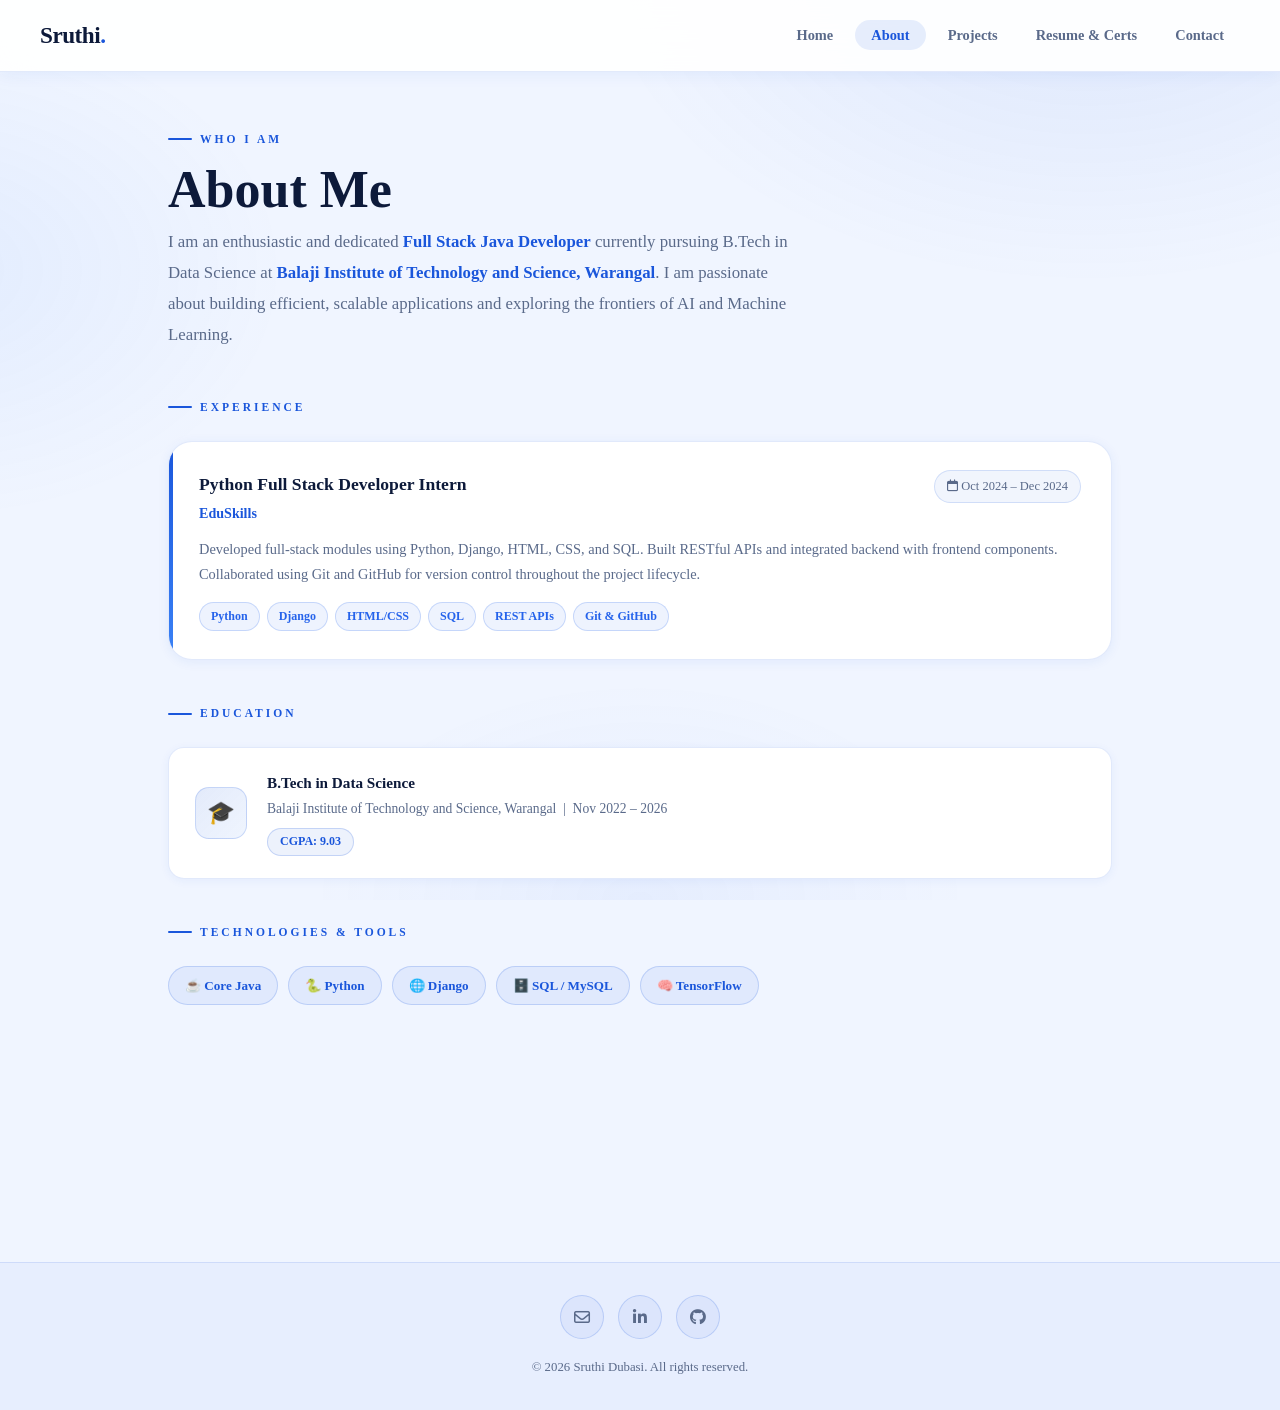
==== about.html @ 43c2ac2a "first commit" ====
<!DOCTYPE html>
<html lang="en">
<head>
  <meta charset="UTF-8"/>
  <link rel="icon" href="data:,">
  <meta name="viewport" content="width=device-width, initial-scale=1.0"/>
  <title>About | Sruthi Dubasi</title>
  <link rel="stylesheet" href="https://cdnjs.cloudflare.com/ajax/libs/font-awesome/6.5.0/css/all.min.css"/>
  <link rel="stylesheet" href="css/style.css"/>
  <link rel="stylesheet" href="css/navbar.css"/>
  <link rel="stylesheet" href="css/about.css"/>
  <link rel="stylesheet" href="css/pages.css"/>
</head>
<body>
<div class="page-wrapper">

  <nav class="navbar">
    <div class="navbar-logo"><a href="index.html">Sruthi<span>.</span></a></div>
    <button class="hamburger" aria-label="Toggle menu"><span></span><span></span><span></span></button>
    <ul class="nav-list">
      <li><a href="index.html"    class="nav-link">Home</a></li>
      <li><a href="about.html"    class="nav-link">About</a></li>
      <li><a href="projects.html" class="nav-link">Projects</a></li>
      <li><a href="resume.html"   class="nav-link">Resume & Certs</a></li>
      <li><a href="contact.html"  class="nav-link">Contact</a></li>
    </ul>
  </nav>

  <main class="page-main">
    <section class="about-section">

      <div class="section-label reveal">Who I Am</div>
      <h1 class="page-title reveal">About Me</h1>
      <p class="about-intro reveal">
        I am an enthusiastic and dedicated <strong>Full Stack Java Developer</strong> currently pursuing
        B.Tech in Data Science at <strong>Balaji Institute of Technology and Science, Warangal</strong>.
        I am passionate about building efficient, scalable applications and exploring the frontiers of
        AI and Machine Learning.
      </p>

      <!-- Experience -->
      <div class="section-label reveal" style="margin-top:44px;">Experience</div>
      <div class="experience-card reveal">
        <div class="exp-header">
          <div>
            <div class="exp-title">Python Full Stack Developer Intern</div>
            <div class="exp-company">EduSkills</div>
          </div>
          <div class="exp-date"><i class="fa-regular fa-calendar"></i> Oct 2024 – Dec 2024</div>
        </div>
        <p class="exp-desc">
          Developed full-stack modules using Python, Django, HTML, CSS, and SQL.
          Built RESTful APIs and integrated backend with frontend components.
          Collaborated using Git and GitHub for version control throughout the project lifecycle.
        </p>
        <div class="exp-tags">
          <span class="exp-tag">Python</span>
          <span class="exp-tag">Django</span>
          <span class="exp-tag">HTML/CSS</span>
          <span class="exp-tag">SQL</span>
          <span class="exp-tag">REST APIs</span>
          <span class="exp-tag">Git & GitHub</span>
        </div>
      </div>

      <!-- Education -->
      <div class="section-label reveal" style="margin-top:44px;">Education</div>
      <div class="education-grid">
        <div class="edu-card reveal">
          <div class="edu-icon">🎓</div>
          <div class="edu-body">
            <h3>B.Tech in Data Science</h3>
            <p>Balaji Institute of Technology and Science, Warangal &nbsp;|&nbsp; Nov 2022 – 2026</p>
            <span class="gpa-badge">CGPA: 9.03</span>
          </div>
        </div>
      </div>

     

      <!-- Technologies -->
      <div class="section-label reveal" style="margin-top:44px;">Technologies & Tools</div>
      <div class="tags-wrap">
        <span class="tech-tag reveal">☕ Core Java</span>
        <span class="tech-tag reveal">🐍 Python</span>
        <span class="tech-tag reveal">🌐 Django</span>
        <span class="tech-tag reveal">🗄️ SQL / MySQL</span>
        <span class="tech-tag reveal">🧠 TensorFlow</span>
        <span class="tech-tag reveal">👁️ OpenCV</span>
        <span class="tech-tag reveal">💬 NLP</span>
        <span class="tech-tag reveal">🤖 Machine Learning</span>
        <span class="tech-tag reveal">📊 Pandas / NumPy</span>
        <span class="tech-tag reveal">🔀 Git & GitHub</span>
      </div>

      <!-- Soft Skills -->
      <div class="section-label reveal" style="margin-top:44px;">Soft Skills</div>
      <div class="tags-wrap">
        <span class="tech-tag reveal">💡 Logical Thinking</span>
        <span class="tech-tag reveal">🔍 Problem Solving</span>
        <span class="tech-tag reveal">🗣️ Communication</span>
        <span class="tech-tag reveal">🤝 Team Collaboration</span>
      </div>

    </section>
  </main>

  <footer class="footer">
    <div class="footer-socials">
      <a href="mailto:dubasisruthi83@gmail.com" class="social-link" target="_blank" rel="noopener"><i class="fa-regular fa-envelope"></i></a>
      <a href="https://www.linkedin.com/in/sruthidubasi/" class="social-link" target="_blank" rel="noopener noreferrer"><i class="fa-brands fa-linkedin-in"></i></a>
      <a href="https://github.com/sruthidubasi" class="social-link" target="_blank" rel="noopener noreferrer"><i class="fa-brands fa-github"></i></a>
    </div>
    <p class="footer-copy">© 2026 Sruthi Dubasi. All rights reserved.</p>
  </footer>

</div>
<script src="js/main.js"></script>
<script src="js/about.js"></script>
</body>
</html>
---- css/style.css ----
/* =============================================
   GLOBAL STYLES - style.css
   Sruthi Dubasi Portfolio - Blue & White Theme
   ============================================= */

:root {
  --bg:        #f0f5ff;
  --bg2:       #e6eeff;
  --card:      #ffffff;
  --muted:     #5a6a8a;
  --text:      #0d1a3a;
  --accent:    #1a56db;
  --accent2:   #2563eb;
  --accent3:   #3b82f6;
  --glow:      rgba(26, 86, 219, 0.18);
  --glow2:     rgba(37, 99, 235, 0.12);
  --border:    rgba(26, 86, 219, 0.13);
  --border-h:  rgba(26, 86, 219, 0.45);
  --glass:     rgba(255, 255, 255, 0.88);
  --radius:    16px;
  --radius-lg: 24px;
  --font-display: 'Times New Roman', Times, serif;
  --font-body:    'Times New Roman', Times, serif;
}

*, *::before, *::after { box-sizing: border-box; margin: 0; padding: 0; }
html { scroll-behavior: smooth; }
body {
  font-family: var(--font-body);
  background: var(--bg);
  color: var(--text);
  line-height: 1.65;
  overflow-x: hidden;
  min-height: 100vh;
}
a { text-decoration: none; color: inherit; }
ul { list-style: none; }
img { max-width: 100%; display: block; }

body::before {
  content: '';
  position: fixed;
  inset: 0;
  background:
    radial-gradient(ellipse 900px 600px at 85% -5%,  rgba(26,86,219,.09), transparent 55%),
    radial-gradient(ellipse 700px 500px at -5% 30%,  rgba(59,130,246,.07), transparent 50%),
    radial-gradient(ellipse 600px 400px at 50% 100%, rgba(37,99,235,.05), transparent 55%);
  pointer-events: none;
  z-index: 0;
}

.page-wrapper { position: relative; z-index: 1; display: flex; flex-direction: column; min-height: 100vh; }
.page-main { flex: 1; padding-top: 72px; }
.container { max-width: 1080px; margin: 0 auto; padding: 0 28px; }

.section-label {
  display: inline-flex;
  align-items: center;
  gap: 8px;
  font-family: var(--font-display);
  font-size: 0.72rem;
  font-weight: 700;
  letter-spacing: 3px;
  text-transform: uppercase;
  color: var(--accent);
  margin-bottom: 12px;
}
.section-label::before {
  content: '';
  display: inline-block;
  width: 24px; height: 2px;
  background: var(--accent);
  border-radius: 2px;
}

.section-title {
  font-family: var(--font-display);
  font-size: clamp(28px, 4vw, 42px);
  font-weight: 800;
  line-height: 1.1;
  margin-bottom: 36px;
  color: var(--text);
}

.page-title {
  font-family: var(--font-display);
  font-size: clamp(32px, 5vw, 52px);
  font-weight: 800;
  line-height: 1.1;
  margin-bottom: 8px;
  color: var(--text);
}

.card {
  background: var(--glass);
  backdrop-filter: blur(16px);
  border: 1px solid var(--border);
  border-radius: var(--radius);
  padding: 24px;
  transition: border-color .3s ease, transform .3s ease, box-shadow .3s ease;
  position: relative;
  overflow: hidden;
  box-shadow: 0 2px 16px rgba(26,86,219,.07);
}
.card::before {
  content: '';
  position: absolute;
  inset: 0;
  background: linear-gradient(135deg, rgba(26,86,219,.03) 0%, transparent 60%);
  pointer-events: none;
}
.card:hover {
  border-color: var(--border-h);
  transform: translateY(-5px);
  box-shadow: 0 20px 50px rgba(26,86,219,.13), 0 0 0 1px rgba(26,86,219,.1);
}

.btn {
  display: inline-flex;
  align-items: center;
  gap: 8px;
  padding: 12px 26px;
  border-radius: 50px;
  font-family: var(--font-body);
  font-size: 0.9rem;
  font-weight: 700;
  cursor: pointer;
  transition: all .25s ease;
  border: none;
  text-decoration: none;
}
.btn-primary {
  background: linear-gradient(135deg, var(--accent), var(--accent2));
  color: #fff;
  box-shadow: 0 4px 18px rgba(26,86,219,.3);
}
.btn-primary:hover {
  transform: translateY(-3px);
  box-shadow: 0 8px 30px rgba(26,86,219,.45);
}
.btn-outline {
  background: transparent;
  color: var(--accent);
  border: 2px solid var(--accent);
}
.btn-outline:hover {
  background: rgba(26,86,219,.07);
  transform: translateY(-3px);
  box-shadow: 0 6px 20px rgba(26,86,219,.15);
}

.reveal {
  opacity: 0;
  transform: translateY(30px);
  transition: opacity .7s ease, transform .7s ease;
}
.reveal.show { opacity: 1; transform: translateY(0); }

.dot {
  display: inline-block;
  width: 8px; height: 8px;
  border-radius: 50%;
  background: var(--accent);
  box-shadow: 0 0 8px var(--accent);
  animation: pulse-dot 2s ease-in-out infinite;
}
@keyframes pulse-dot {
  0%,100% { box-shadow: 0 0 6px var(--accent); }
  50%      { box-shadow: 0 0 16px var(--accent), 0 0 32px rgba(26,86,219,.25); }
}

::-webkit-scrollbar { width: 5px; }
::-webkit-scrollbar-track { background: var(--bg); }
::-webkit-scrollbar-thumb { background: rgba(26,86,219,.25); border-radius: 4px; }
::-webkit-scrollbar-thumb:hover { background: var(--accent); }
---- css/navbar.css ----
/* =============================================
   NAVBAR - navbar.css - Blue & White Theme
   ============================================= */

.navbar {
  position: fixed;
  top: 0; left: 0; right: 0;
  z-index: 1000;
  height: 72px;
  display: flex;
  align-items: center;
  justify-content: space-between;
  padding: 0 40px;
  background: rgba(255,255,255,0.92);
  backdrop-filter: blur(20px);
  -webkit-backdrop-filter: blur(20px);
  border-bottom: 1px solid rgba(26,86,219,.12);
  transition: background .3s ease, box-shadow .3s ease;
  box-shadow: 0 2px 16px rgba(26,86,219,.07);
}
.navbar.scrolled {
  background: rgba(255,255,255,0.98);
  box-shadow: 0 4px 24px rgba(26,86,219,.12);
}

.navbar-logo a {
  font-family: 'Times New Roman', Times, serif;
  font-size: 1.45rem;
  font-weight: 800;
  color: var(--text);
  letter-spacing: -0.5px;
}
.navbar-logo a span { color: var(--accent); }

.nav-list {
  display: flex;
  align-items: center;
  gap: 6px;
}
.nav-link {
  font-family: 'Times New Roman', Times, serif;
  font-size: 0.9rem;
  font-weight: 600;
  color: var(--muted);
  padding: 7px 16px;
  border-radius: 50px;
  transition: color .2s ease, background .2s ease;
}
.nav-link:hover {
  color: var(--accent);
  background: rgba(26,86,219,.07);
}
.nav-link.active {
  color: var(--accent);
  background: rgba(26,86,219,.10);
}

.hamburger {
  display: none;
  flex-direction: column;
  gap: 5px;
  cursor: pointer;
  background: none;
  border: none;
  padding: 6px;
}
.hamburger span {
  display: block;
  width: 24px; height: 2px;
  background: var(--text);
  border-radius: 4px;
  transition: all .3s ease;
}
.hamburger.open span:nth-child(1) { transform: translateY(7px) rotate(45deg); }
.hamburger.open span:nth-child(2) { opacity: 0; }
.hamburger.open span:nth-child(3) { transform: translateY(-7px) rotate(-45deg); }

@media (max-width: 768px) {
  .navbar { padding: 0 22px; }
  .hamburger { display: flex; }
  .nav-list {
    position: fixed;
    top: 72px; left: 0; right: 0;
    background: rgba(255,255,255,.98);
    backdrop-filter: blur(20px);
    flex-direction: column;
    gap: 4px;
    padding: 0;
    max-height: 0;
    overflow: hidden;
    transition: max-height .4s ease, padding .3s ease;
    border-bottom: 1px solid var(--border);
  }
  .nav-list.open { max-height: 380px; padding: 12px 16px 20px; }
  .nav-link { display: block; padding: 11px 18px; border-radius: 10px; }
}
---- css/about.css ----
/* =============================================
   ABOUT PAGE - about.css - Blue & White Theme
   ============================================= */

.about-section {
  max-width: 1000px;
  margin: 0 auto;
  padding: 50px 28px 80px;
  position: relative;
  z-index: 1;
}

.about-intro {
  font-size: 1.05rem;
  color: var(--muted);
  line-height: 1.85;
  max-width: 75ch;
  margin-bottom: 4px;
  font-family: 'Times New Roman', Times, serif;
}
.about-intro strong { color: var(--accent); font-weight: 700; }

.experience-card {
  background: #fff;
  backdrop-filter: blur(16px);
  border: 1px solid var(--border);
  border-radius: var(--radius-lg);
  padding: 28px 30px;
  margin-top: 12px;
  position: relative;
  overflow: hidden;
  transition: border-color .3s, transform .3s;
  box-shadow: 0 2px 12px rgba(26,86,219,.07);
}
.experience-card::before {
  content: '';
  position: absolute;
  left: 0; top: 0; bottom: 0;
  width: 4px;
  background: linear-gradient(to bottom, var(--accent), var(--accent3));
  border-radius: 0 4px 4px 0;
}
.experience-card:hover { border-color: var(--border-h); transform: translateY(-4px); box-shadow: 0 12px 30px rgba(26,86,219,.12); }
.exp-header { display: flex; justify-content: space-between; align-items: flex-start; flex-wrap: wrap; gap: 10px; margin-bottom: 12px; }
.exp-title { font-family: 'Times New Roman', Times, serif; font-size: 1.1rem; font-weight: 700; color: var(--text); }
.exp-company { font-size: 0.88rem; color: var(--accent); font-weight: 600; margin-top: 3px; font-family: 'Times New Roman', Times, serif; }
.exp-date { font-size: 0.78rem; color: var(--muted); background: rgba(26,86,219,.06); padding: 5px 12px; border-radius: 50px; border: 1px solid rgba(26,86,219,.15); white-space: nowrap; font-family: 'Times New Roman', Times, serif; }
.exp-desc { font-size: 0.9rem; color: var(--muted); line-height: 1.75; font-family: 'Times New Roman', Times, serif; }
.exp-tags { display: flex; flex-wrap: wrap; gap: 7px; margin-top: 14px; }
.exp-tag { font-size: 0.75rem; font-weight: 600; color: var(--accent2); background: rgba(37,99,235,.08); border: 1px solid rgba(37,99,235,.2); padding: 4px 11px; border-radius: 50px; font-family: 'Times New Roman', Times, serif; }

.education-grid { display: grid; grid-template-columns: 1fr; gap: 14px; margin-top: 12px; }
.edu-card {
  background: #fff;
  border: 1px solid var(--border);
  border-radius: var(--radius);
  padding: 22px 26px;
  display: flex;
  align-items: center;
  gap: 20px;
  transition: border-color .3s, transform .3s;
  box-shadow: 0 2px 10px rgba(26,86,219,.06);
}
.edu-card:hover { border-color: var(--border-h); transform: translateX(6px); }
.edu-icon {
  width: 52px; height: 52px;
  border-radius: 14px;
  background: linear-gradient(135deg, rgba(26,86,219,.12), rgba(59,130,246,.08));
  border: 1px solid rgba(26,86,219,.18);
  display: flex; align-items: center; justify-content: center;
  font-size: 1.4rem;
  flex-shrink: 0;
}
.edu-body h3 { font-family: 'Times New Roman', Times, serif; font-size: 0.95rem; font-weight: 700; color: var(--text); margin-bottom: 3px; }
.edu-body p { font-size: 0.85rem; color: var(--muted); margin-bottom: 6px; font-family: 'Times New Roman', Times, serif; }
.gpa-badge {
  display: inline-block;
  font-size: 0.75rem;
  font-weight: 700;
  color: var(--accent);
  background: rgba(26,86,219,.08);
  border: 1px solid rgba(26,86,219,.2);
  padding: 3px 12px;
  border-radius: 50px;
  font-family: 'Times New Roman', Times, serif;
}

.skills-grid {
  display: grid;
  grid-template-columns: repeat(3, 1fr);
  gap: 20px;
  margin-top: 12px;
}
.circular-skill {
  background: #fff;
  border: 1px solid var(--border);
  border-radius: var(--radius);
  padding: 24px 16px;
  display: flex;
  flex-direction: column;
  align-items: center;
  gap: 12px;
  transition: border-color .3s, transform .3s;
  box-shadow: 0 2px 10px rgba(26,86,219,.06);
}
.circular-skill:hover { border-color: var(--border-h); transform: translateY(-5px); }
.progress-circle { width: 100px; height: 100px; transform: rotate(-90deg); }
.circle-bg { fill: none; stroke: rgba(26,86,219,.08); stroke-width: 2.5; }
.circle-progress {
  fill: none;
  stroke: url(#grad);
  stroke-width: 2.5;
  stroke-linecap: round;
  filter: drop-shadow(0 0 5px rgba(26,86,219,.35));
}
.circle-text { transform: rotate(90deg); transform-origin: 18px 18px; fill: var(--text); font-size: 5px; font-weight: 700; text-anchor: middle; }
.skill-name { font-size: 0.82rem; font-weight: 600; color: var(--muted); text-align: center; font-family: 'Times New Roman', Times, serif; }

.tags-wrap { display: flex; flex-wrap: wrap; gap: 10px; margin-top: 12px; }
.tech-tag {
  padding: 8px 16px;
  border-radius: 50px;
  font-size: 0.82rem;
  font-weight: 600;
  color: var(--accent);
  background: rgba(26,86,219,.07);
  border: 1px solid rgba(26,86,219,.18);
  transition: all .2s ease;
  cursor: default;
  font-family: 'Times New Roman', Times, serif;
}
.tech-tag:hover { border-color: var(--accent); background: rgba(26,86,219,.13); }

@media (max-width: 768px) { .skills-grid { grid-template-columns: repeat(2, 1fr); } }
@media (max-width: 480px)  { .skills-grid { grid-template-columns: repeat(2, 1fr); } }
---- css/pages.css ----
/* =============================================
   PAGES CSS - Blue & White Theme
   ============================================= */

.page-section {
  max-width: 1080px;
  margin: 0 auto;
  padding: 50px 28px 80px;
  position: relative;
  z-index: 1;
}

/* PROJECTS */
.projects-grid {
  display: grid;
  grid-template-columns: repeat(3, 1fr);
  gap: 22px;
  margin-top: 8px;
}
.project-card {
  background: #fff;
  border: 1px solid var(--border);
  border-radius: var(--radius-lg);
  padding: 28px 24px;
  display: flex;
  flex-direction: column;
  gap: 12px;
  transition: all .3s ease;
  position: relative;
  overflow: hidden;
  box-shadow: 0 2px 12px rgba(26,86,219,.07);
}
.project-card::after {
  content: '';
  position: absolute;
  inset: 0;
  background: linear-gradient(135deg, rgba(26,86,219,.03), transparent 60%);
  opacity: 0;
  transition: opacity .3s;
}
.project-card:hover {
  border-color: var(--border-h);
  transform: translateY(-8px);
  box-shadow: 0 20px 50px rgba(26,86,219,.13), 0 0 0 1px rgba(26,86,219,.1);
}
.project-card:hover::after { opacity: 1; }

.project-num {
  font-family: 'Times New Roman', Times, serif;
  font-size: 2.8rem;
  font-weight: 900;
  color: rgba(26,86,219,.10);
  line-height: 1;
  margin-bottom: -6px;
}
.project-title {
  font-family: 'Times New Roman', Times, serif;
  font-size: 1rem;
  font-weight: 700;
  color: var(--text);
}
.project-desc {
  font-size: 0.875rem;
  color: var(--muted);
  line-height: 1.7;
  flex: 1;
  font-family: 'Times New Roman', Times, serif;
}
.project-tech {
  font-size: 0.78rem;
  color: var(--accent);
  font-weight: 600;
  padding-top: 12px;
  border-top: 1px solid var(--border);
  display: flex;
  align-items: center;
  gap: 6px;
  flex-wrap: wrap;
  font-family: 'Times New Roman', Times, serif;
}
.project-tech span {
  background: rgba(26,86,219,.07);
  border: 1px solid rgba(26,86,219,.15);
  padding: 3px 10px;
  border-radius: 50px;
}
.github-cta { margin-top: 36px; text-align: center; }

@media (max-width: 900px) { .projects-grid { grid-template-columns: 1fr 1fr; } }
@media (max-width: 580px)  { .projects-grid { grid-template-columns: 1fr; } }

/* RESUME */
.resume-download-card {
  display: flex;
  align-items: center;
  justify-content: space-between;
  flex-wrap: wrap;
  gap: 18px;
  margin-top: 10px;
}
.resume-download-card p { color: var(--muted); font-size: 0.95rem; font-family: 'Times New Roman', Times, serif; }

.certs-grid {
  display: grid;
  grid-template-columns: repeat(2, 1fr);
  gap: 18px;
  margin-top: 12px;
}
.cert-card {
  background: #fff;
  border: 1px solid var(--border);
  border-radius: var(--radius);
  padding: 24px 22px;
  display: flex;
  flex-direction: column;
  gap: 10px;
  transition: all .3s ease;
  position: relative;
  overflow: hidden;
  box-shadow: 0 2px 10px rgba(26,86,219,.06);
}
.cert-card::before {
  content: '';
  position: absolute;
  top: 0; left: 0; right: 0;
  height: 3px;
  background: linear-gradient(90deg, var(--accent), var(--accent3));
  border-radius: 4px 4px 0 0;
  transform: scaleX(0);
  transition: transform .3s ease;
}
.cert-card:hover { border-color: var(--border-h); transform: translateY(-5px); box-shadow: 0 12px 30px rgba(26,86,219,.12); }
.cert-card:hover::before { transform: scaleX(1); }

.cert-icon { font-size: 2rem; }
.cert-card h3 { font-family: 'Times New Roman', Times, serif; font-size: 0.95rem; font-weight: 700; color: var(--text); }
.cert-card p { font-size: 0.85rem; color: var(--muted); line-height: 1.6; flex: 1; font-family: 'Times New Roman', Times, serif; }
.cert-link {
  display: inline-flex;
  align-items: center;
  gap: 6px;
  font-size: 0.82rem;
  font-weight: 700;
  color: var(--accent);
  padding: 7px 16px;
  border-radius: 50px;
  border: 1px solid rgba(26,86,219,.25);
  background: rgba(26,86,219,.06);
  transition: all .2s ease;
  align-self: flex-start;
  font-family: 'Times New Roman', Times, serif;
}
.cert-link:hover { background: rgba(26,86,219,.12); border-color: var(--accent); }

@media (max-width: 640px) { .certs-grid { grid-template-columns: 1fr; } }

/* CONTACT */
.contact-layout {
  display: grid;
  grid-template-columns: 1fr 1.4fr;
  gap: 36px;
  margin-top: 12px;
  align-items: start;
}
.contact-info-list { display: flex; flex-direction: column; gap: 14px; }
.contact-info-item {
  display: flex;
  align-items: center;
  gap: 16px;
  padding: 16px 20px;
  background: #fff;
  border: 1px solid var(--border);
  border-radius: var(--radius);
  transition: all .25s ease;
  box-shadow: 0 2px 8px rgba(26,86,219,.05);
}
.contact-info-item:hover { border-color: var(--border-h); transform: translateX(5px); box-shadow: 0 6px 20px rgba(26,86,219,.10); }
.c-icon {
  width: 42px; height: 42px;
  border-radius: 12px;
  background: linear-gradient(135deg, rgba(26,86,219,.10), rgba(59,130,246,.07));
  border: 1px solid rgba(26,86,219,.18);
  display: flex; align-items: center; justify-content: center;
  font-size: 1rem;
  flex-shrink: 0;
  color: var(--accent);
}
.c-label { font-size: 0.72rem; font-weight: 700; letter-spacing: 1px; text-transform: uppercase; color: var(--muted); margin-bottom: 2px; font-family: 'Times New Roman', Times, serif; }
.c-value { font-size: 0.88rem; color: var(--text); font-family: 'Times New Roman', Times, serif; }
.c-value a { color: var(--accent); transition: opacity .2s; }
.c-value a:hover { opacity: .75; }

.contact-form-wrap {
  background: #fff;
  border: 1px solid var(--border);
  border-radius: var(--radius-lg);
  padding: 32px 28px;
  box-shadow: 0 2px 12px rgba(26,86,219,.07);
}
.form-title { font-family: 'Times New Roman', Times, serif; font-size: 1.2rem; font-weight: 700; margin-bottom: 22px; color: var(--text); }
.contact-form { display: flex; flex-direction: column; gap: 16px; }
.form-group { display: flex; flex-direction: column; gap: 6px; }
.form-group label { font-size: 0.82rem; font-weight: 700; color: var(--muted); letter-spacing: .5px; font-family: 'Times New Roman', Times, serif; }
.contact-form input,
.contact-form textarea {
  background: rgba(26,86,219,.03);
  border: 1px solid rgba(26,86,219,.15);
  border-radius: 12px;
  padding: 13px 16px;
  color: var(--text);
  font-size: 0.9rem;
  font-family: 'Times New Roman', Times, serif;
  outline: none;
  transition: border-color .25s ease, box-shadow .25s ease;
  resize: vertical;
}
.contact-form input:focus,
.contact-form textarea:focus {
  border-color: rgba(26,86,219,.45);
  box-shadow: 0 0 0 3px rgba(26,86,219,.08);
}
.contact-form textarea { min-height: 130px; }
.form-success {
  display: none;
  padding: 14px 18px;
  background: rgba(26,86,219,.07);
  border: 1px solid rgba(26,86,219,.25);
  border-radius: 12px;
  color: var(--accent);
  font-size: 0.9rem;
  font-weight: 700;
  font-family: 'Times New Roman', Times, serif;
}

@media (max-width: 800px) { .contact-layout { grid-template-columns: 1fr; } }

/* FOOTER */
.footer {
  background: rgba(26,86,219,.04);
  border-top: 1px solid rgba(26,86,219,.12);
  padding: 32px 28px;
  text-align: center;
  position: relative;
  z-index: 1;
}
.footer-socials { display: flex; justify-content: center; gap: 14px; margin-bottom: 18px; }
.social-link {
  width: 44px; height: 44px;
  border-radius: 50%;
  border: 1px solid rgba(26,86,219,.18);
  background: rgba(26,86,219,.05);
  color: var(--muted);
  display: flex; align-items: center; justify-content: center;
  font-size: 1rem;
  transition: all .25s ease;
}
.social-link:hover {
  color: var(--accent);
  border-color: var(--accent);
  background: rgba(26,86,219,.10);
  transform: translateY(-4px);
  box-shadow: 0 8px 20px rgba(26,86,219,.15);
}
.footer-copy { font-size: 0.8rem; color: var(--muted); font-family: 'Times New Roman', Times, serif; }
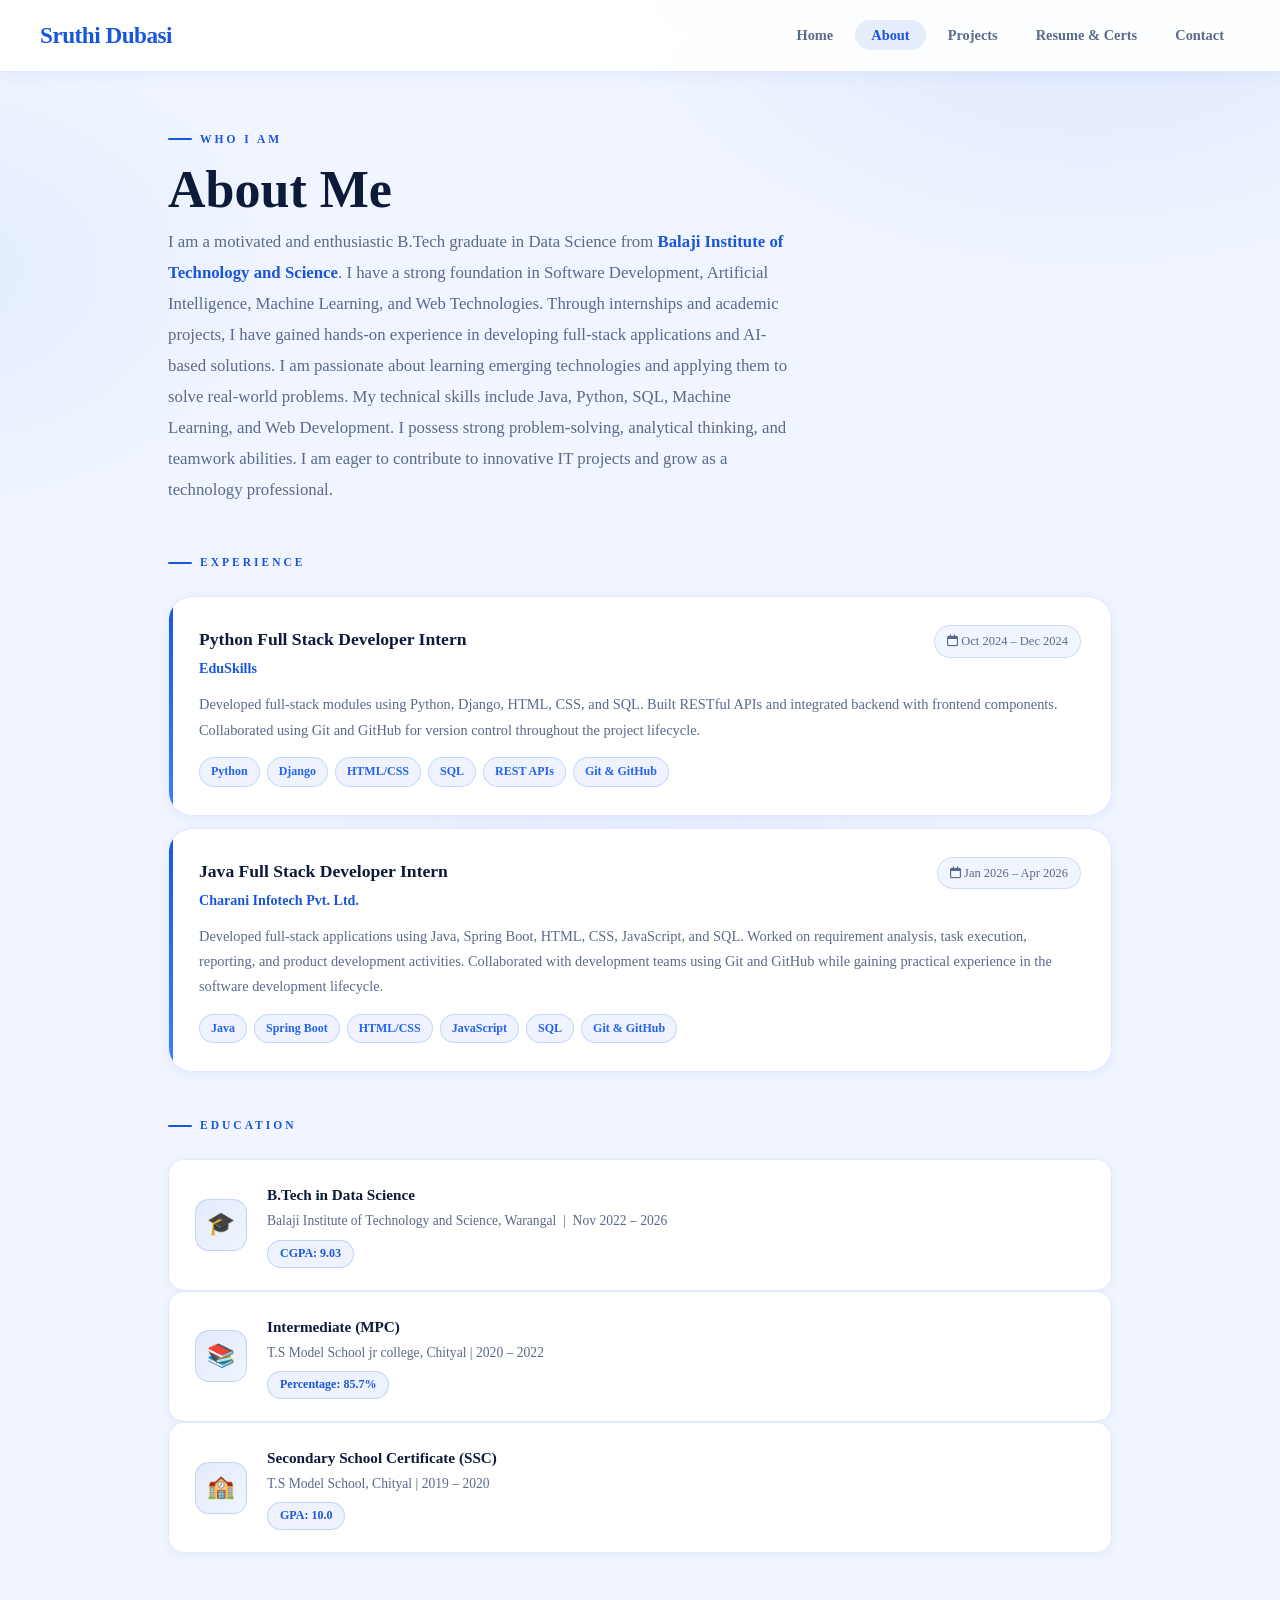
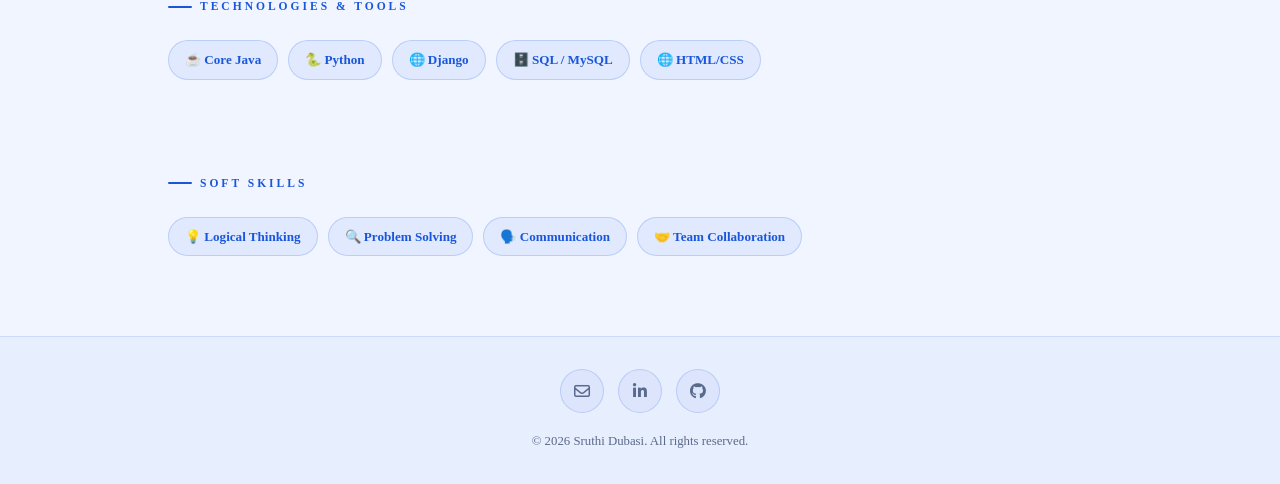
==== commit b05bba5a: "Initial portfolio commit" ====
--- a/about.html
+++ b/about.html
@@ -15,7 +15,7 @@
 <div class="page-wrapper">
 
   <nav class="navbar">
-    <div class="navbar-logo"><a href="index.html">Sruthi<span>.</span></a></div>
+    <div class="navbar-logo"><a href="index.html"><span>Sruthi Dubasi</span></a></div>
     <button class="hamburger" aria-label="Toggle menu"><span></span><span></span><span></span></button>
     <ul class="nav-list">
       <li><a href="index.html"    class="nav-link">Home</a></li>
@@ -32,11 +32,7 @@
       <div class="section-label reveal">Who I Am</div>
       <h1 class="page-title reveal">About Me</h1>
       <p class="about-intro reveal">
-        I am an enthusiastic and dedicated <strong>Full Stack Java Developer</strong> currently pursuing
-        B.Tech in Data Science at <strong>Balaji Institute of Technology and Science, Warangal</strong>.
-        I am passionate about building efficient, scalable applications and exploring the frontiers of
-        AI and Machine Learning.
-      </p>
+         I am a motivated and enthusiastic B.Tech graduate in Data Science from <strong>Balaji Institute of Technology and Science</strong>. I have a strong foundation in Software Development, Artificial Intelligence, Machine Learning, and Web Technologies. Through internships and academic projects, I have gained hands-on experience in developing full-stack applications and AI-based solutions. I am passionate about learning emerging technologies and applying them to solve real-world problems. My technical skills include Java, Python, SQL, Machine Learning, and Web Development. I possess strong problem-solving, analytical thinking, and teamwork abilities. I am eager to contribute to innovative IT projects and grow as a technology professional.</p>
 
       <!-- Experience -->
       <div class="section-label reveal" style="margin-top:44px;">Experience</div>
@@ -62,6 +58,32 @@
           <span class="exp-tag">Git & GitHub</span>
         </div>
       </div>
+      <div class="experience-card">
+  <div class="exp-header">
+    <div>
+      <div class="exp-title">Java Full Stack Developer Intern</div>
+      <div class="exp-company">Charani Infotech Pvt. Ltd.</div>
+    </div>
+    <div class="exp-date">
+      <i class="fa-regular fa-calendar"></i> Jan 2026 – Apr 2026
+    </div>
+  </div>
+
+  <p class="exp-desc">
+    Developed full-stack applications using Java, Spring Boot, HTML, CSS, JavaScript, and SQL.
+    Worked on requirement analysis, task execution, reporting, and product development activities.
+    Collaborated with development teams using Git and GitHub while gaining practical experience in the software development lifecycle.
+  </p>
+
+  <div class="exp-tags">
+    <span class="exp-tag">Java</span>
+    <span class="exp-tag">Spring Boot</span>
+    <span class="exp-tag">HTML/CSS</span>
+    <span class="exp-tag">JavaScript</span>
+    <span class="exp-tag">SQL</span>
+    <span class="exp-tag">Git & GitHub</span>
+  </div>
+</div>
 
       <!-- Education -->
       <div class="section-label reveal" style="margin-top:44px;">Education</div>
@@ -75,6 +97,25 @@
           </div>
         </div>
       </div>
+       <div class="edu-card reveal">
+    <div class="edu-icon">📚</div>
+    <div class="edu-body">
+      <h3>Intermediate (MPC)</h3>
+      <p>T.S Model School jr college, Chityal | 2020 – 2022</p>
+      <span class="gpa-badge">Percentage: 85.7%</span>
+    </div>
+  </div>
+
+  <!-- SSC -->
+  <div class="edu-card reveal">
+    <div class="edu-icon">🏫</div>
+    <div class="edu-body">
+      <h3>Secondary School Certificate (SSC)</h3>
+      <p>T.S Model School, Chityal | 2019 – 2020</p>
+      <span class="gpa-badge">GPA: 10.0</span>
+    </div>
+  </div>
+
 
      
 
@@ -85,6 +126,10 @@
         <span class="tech-tag reveal">🐍 Python</span>
         <span class="tech-tag reveal">🌐 Django</span>
         <span class="tech-tag reveal">🗄️ SQL / MySQL</span>
+        <span class="tech-tag reveal">🌐 HTML/CSS</span>
+        <span class="tech-tag reveal">🌐 JavaScript</span>
+        <span class="tech-tag reveal">📊 Excel</span>
+        <span class="tech-tag reveal">📊 Power BI</span>
         <span class="tech-tag reveal">🧠 TensorFlow</span>
         <span class="tech-tag reveal">👁️ OpenCV</span>
         <span class="tech-tag reveal">💬 NLP</span>
